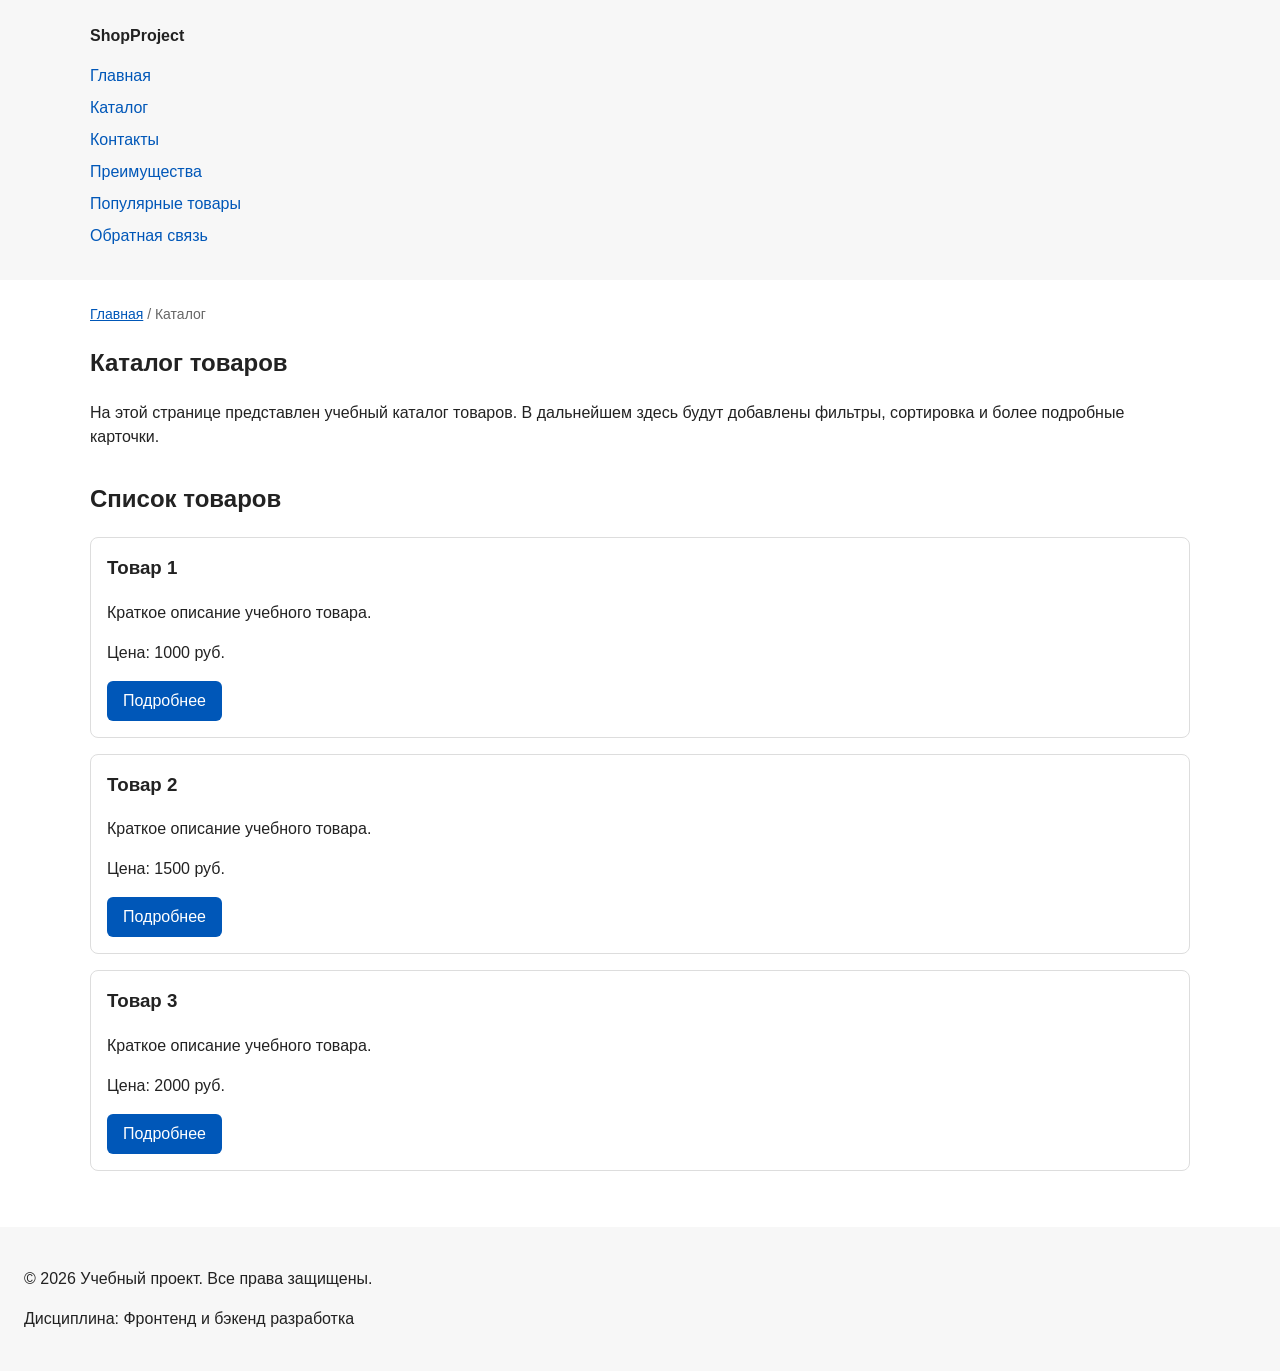
==== catalog.html @ fc45ef5b "feat: add multi-page structure navigation and anchors" ====
<!DOCTYPE html>
<html lang="ru">
<head>
    <meta charset="UTF-8">
    <meta name="viewport" content="width=device-width, initial-scale=1.0">
    <meta name="description" content="Каталог товаров учебного интернет-магазина.">
    <title>Каталог товаров – Учебный интернет-магазин</title>
    <link rel="stylesheet" href="css/style.css">
</head>
<body>
<header>
    <div class="site-header">
        <a class="site-logo" href="index.html">ShopProject</a>
        <nav class="site-nav" aria-label="Основная навигация">
            <ul class="site-nav__list">
                <li><a href="index.html">Главная</a></li>
                <li><a href="catalog.html">Каталог</a></li>
                <li><a href="contacts.html">Контакты</a></li>
                <li><a href="index.html#advantages">Преимущества</a></li>
                <li><a href="index.html#popular">Популярные товары</a></li>
                <li><a href="index.html#contacts">Обратная связь</a></li>
            </ul>
        </nav>
    </div>
</header>

<main>
    <nav class="breadcrumbs" aria-label="Хлебные крошки">
        <a href="index.html">Главная</a>
        <span>Каталог</span>
    </nav>

    <section class="section">
        <h1>Каталог товаров</h1>
        <p>
            На этой странице представлен учебный каталог товаров.
            В дальнейшем здесь будут добавлены фильтры, сортировка и более подробные карточки.
        </p>
    </section>

    <section class="section">
        <h2>Список товаров</h2>

        <article class="product-card">
            <h3>Товар 1</h3>
            <p>Краткое описание учебного товара.</p>
            <p>Цена: 1000 руб.</p>
            <a class="button" href="index.html#popular">Подробнее</a>
        </article>

        <article class="product-card">
            <h3>Товар 2</h3>
            <p>Краткое описание учебного товара.</p>
            <p>Цена: 1500 руб.</p>
            <a class="button" href="index.html#popular">Подробнее</a>
        </article>

        <article class="product-card">
            <h3>Товар 3</h3>
            <p>Краткое описание учебного товара.</p>
            <p>Цена: 2000 руб.</p>
            <a class="button" href="index.html#popular">Подробнее</a>
        </article>
    </section>
</main>

<footer>
    <p>&copy; 2026 Учебный проект. Все права защищены.</p>
    <p>Дисциплина: Фронтенд и бэкенд разработка</p>
</footer>
</body>
</html>
---- css/style.css ----
/* ===================================
   1. Переменные проекта
   =================================== */
:root {
    /* Основные цвета проекта */
    --color-bg: #ffffff;
    --color-text: #222222;
    --color-muted: #666666;
    --color-primary: #0057b8;
    --color-primary-dark: #003f86;
    --color-border: #dddddd;
    --color-surface: #f7f7f7;
    --color-surface-accent: #eef5ff;
    --color-danger: #b00020;
    --color-success: #168a2f;
    --color-success-bg: #eefaf0;
    --color-white: #ffffff;

    /* Отступы */
    --space-xs: 4px;
    --space-sm: 8px;
    --space-md: 16px;
    --space-lg: 24px;
    --space-xl: 32px;

    /* Скругления */
    --radius-sm: 6px;
    --radius-md: 8px;
    --radius-lg: 12px;

    /* Размеры */
    --container-width: 1100px;
}

/* ===================================
   2. Базовые стили
   =================================== */
* {
    box-sizing: border-box;
}

body {
    margin: 0;
    font-family: Arial, sans-serif;
    line-height: 1.5;
    color: var(--color-text);
    background-color: var(--color-bg);
}

header,
main,
footer {
    padding: var(--space-lg);
}

header {
    background-color: var(--color-surface);
}

footer {
    background-color: var(--color-surface);
}

/* ===================================
   3. Общие элементы интерфейса
   =================================== */
a {
    color: var(--color-primary);
}

a:hover {
    color: var(--color-primary-dark);
}

a:focus-visible {
    outline: 2px solid var(--color-primary);
    outline-offset: 3px;
}

.button {
    display: inline-block;
    padding: var(--space-sm) var(--space-md);
    color: var(--color-white);
    background-color: var(--color-primary);
    text-decoration: none;
    border: none;
    border-radius: var(--radius-sm);
    cursor: pointer;
}

.button:hover {
    color: var(--color-white);
    background-color: var(--color-primary-dark);
}

.button:focus-visible {
    outline: 2px solid var(--color-primary);
    outline-offset: 3px;
}

.button:disabled {
    opacity: 0.6;
    cursor: not-allowed;
}

/* ===================================
   4. Компоненты страницы
   =================================== */
.site-header {
    max-width: var(--container-width);
    margin: 0 auto;
}

.site-logo {
    font-weight: bold;
    text-decoration: none;
    color: var(--color-text);
}

.site-nav__list {
    padding: 0;
    margin: var(--space-md) 0 0;
    list-style: none;
}

.site-nav__list li {
    margin-bottom: var(--space-sm);
}

.site-nav__list a {
    color: var(--color-primary);
    text-decoration: none;
}

.site-nav__list a:hover {
    text-decoration: underline;
}

.hero {
    max-width: var(--container-width);
    margin: 0 auto var(--space-xl);
    padding: var(--space-xl) var(--space-lg);
    background-color: var(--color-surface-accent);
    border-radius: var(--radius-lg);
}

.section {
    max-width: var(--container-width);
    margin: 0 auto var(--space-xl);
}

.section h2 {
    margin-top: 0;
}

.product-card {
    margin-bottom: var(--space-md);
    padding: var(--space-md);
    border: 1px solid var(--color-border);
    border-radius: var(--radius-md);
    background-color: var(--color-bg);
}

.product-card:hover {
    border-color: var(--color-primary);
}

.product-card h3 {
    margin-top: 0;
}

.aside-info {
    max-width: var(--container-width);
    margin: 0 auto var(--space-xl);
    padding: var(--space-md);
    border-left: 4px solid var(--color-primary);
    background-color: var(--color-surface);
}

/* ===================================
   5. Форма и модальное окно
   =================================== */
.order-dialog {
    width: min(100% - 32px, 560px);
    padding: var(--space-lg);
    border: none;
    border-radius: var(--radius-lg);
}

.order-dialog::backdrop {
    background-color: rgba(0, 0, 0, 0.5);
}

.form-field {
    margin-bottom: var(--space-md);
}

.form-field label {
    display: block;
    margin-bottom: var(--space-xs);
}

.form-field input,
.form-field select,
.form-field textarea {
    width: 100%;
    padding: 10px 12px;
    border: 1px solid var(--color-border);
    border-radius: var(--radius-sm);
    font: inherit;
}

.form-field input[type="checkbox"] {
    width: auto;
}

.form-field small {
    display: block;
    margin-top: var(--space-xs);
    color: var(--color-muted);
}

.form-field input:hover,
.form-field select:hover,
.form-field textarea:hover {
    border-color: var(--color-primary);
}

.form-field input:focus-visible,
.form-field select:focus-visible,
.form-field textarea:focus-visible,
.form-actions button:focus-visible {
    outline: 2px solid var(--color-primary);
    outline-offset: 3px;
}

[aria-invalid="true"] {
    border-color: var(--color-danger);
}

.form-actions {
    display: flex;
    gap: var(--space-md);
    margin-top: var(--space-lg);
}

.success-message {
    max-width: var(--container-width);
    margin: var(--space-lg) auto;
    padding: var(--space-md);
    border-left: 4px solid var(--color-success);
    background-color: var(--color-success-bg);
}

/* Хлебные крошки */
.breadcrumbs {
    max-width: var(--container-width);
    margin: 0 auto var(--space-md);
    font-size: 14px;
    color: var(--color-muted);
}

.breadcrumbs a {
    color: var(--color-primary);
}

.breadcrumbs span::before {
    content: " / ";
    color: var(--color-muted);
}

/* Плавная прокрутка к якорям */
html {
    scroll-behavior: smooth;
}

/* Подсветка цели якоря */
:target {
    outline: 2px dashed var(--color-primary);
    outline-offset: 4px;
}
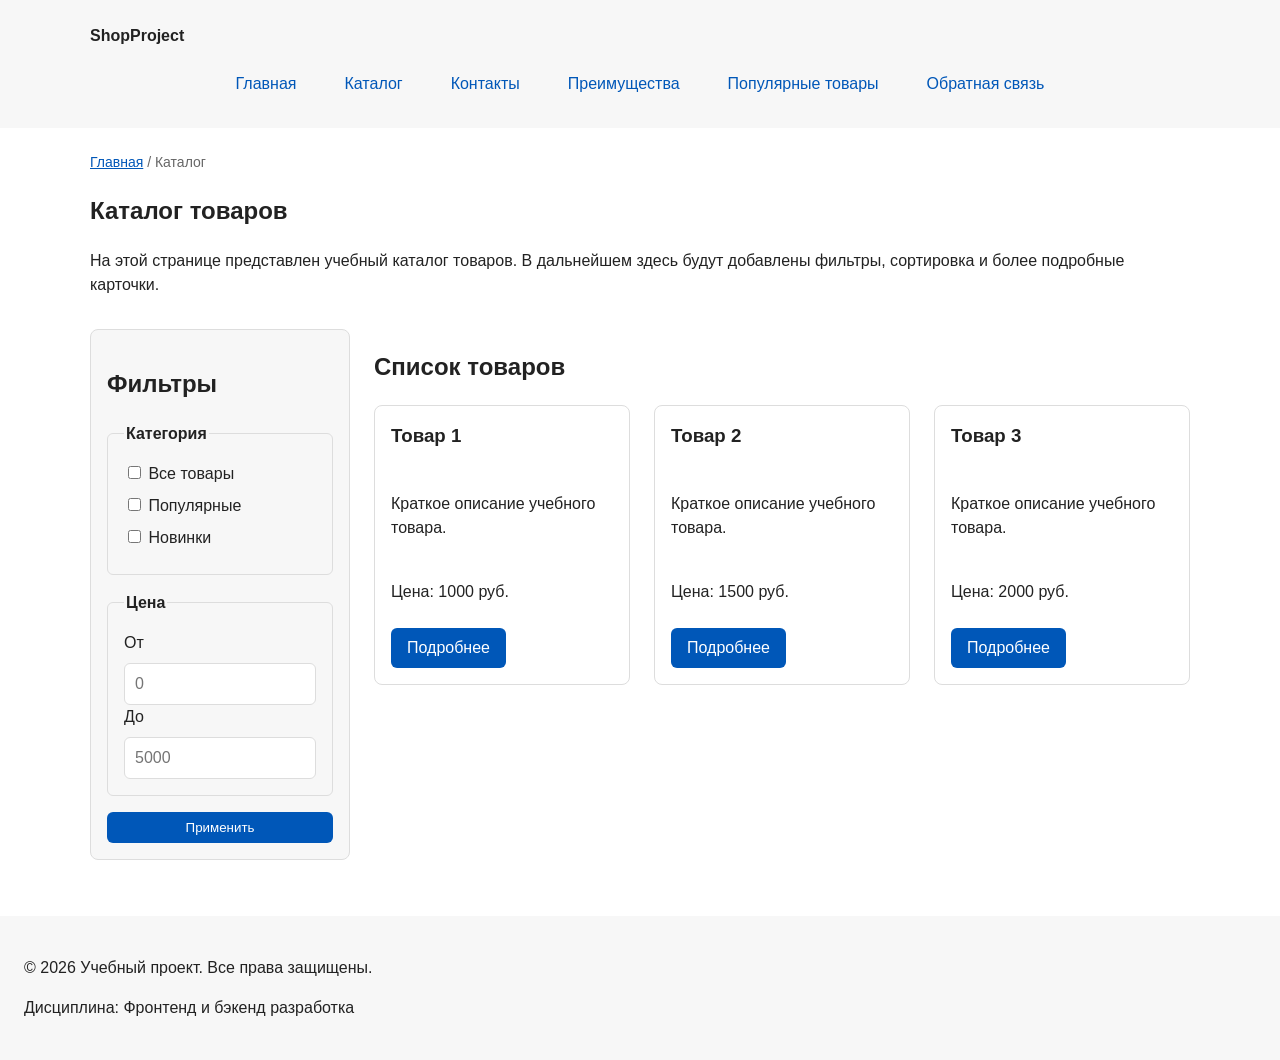
==== commit be74c8f4: "feat: add flex navigation and grid catalog layout" ====
--- a/catalog.html
+++ b/catalog.html
@@ -38,29 +38,70 @@
         </p>
     </section>
 
-    <section class="section">
-        <h2>Список товаров</h2>
+    <section class="catalog-layout">
+        <aside class="catalog-filters">
+            <h2>Фильтры</h2>
 
-        <article class="product-card">
-            <h3>Товар 1</h3>
-            <p>Краткое описание учебного товара.</p>
-            <p>Цена: 1000 руб.</p>
-            <a class="button" href="index.html#popular">Подробнее</a>
-        </article>
+            <form class="filters-form" action="#" method="get">
+                <fieldset>
+                    <legend>Категория</legend>
 
-        <article class="product-card">
-            <h3>Товар 2</h3>
-            <p>Краткое описание учебного товара.</p>
-            <p>Цена: 1500 руб.</p>
-            <a class="button" href="index.html#popular">Подробнее</a>
-        </article>
+                    <label>
+                        <input type="checkbox" name="category" value="all">
+                        Все товары
+                    </label>
 
-        <article class="product-card">
-            <h3>Товар 3</h3>
-            <p>Краткое описание учебного товара.</p>
-            <p>Цена: 2000 руб.</p>
-            <a class="button" href="index.html#popular">Подробнее</a>
-        </article>
+                    <label>
+                        <input type="checkbox" name="category" value="popular">
+                        Популярные
+                    </label>
+
+                    <label>
+                        <input type="checkbox" name="category" value="new">
+                        Новинки
+                    </label>
+                </fieldset>
+
+                <fieldset>
+                    <legend>Цена</legend>
+
+                    <label for="price-from">От</label>
+                    <input id="price-from" name="price-from" type="number" min="0" placeholder="0">
+
+                    <label for="price-to">До</label>
+                    <input id="price-to" name="price-to" type="number" min="0" placeholder="5000">
+                </fieldset>
+
+                <button class="button" type="submit">Применить</button>
+            </form>
+        </aside>
+
+        <section class="catalog-products">
+            <h2>Список товаров</h2>
+
+            <div class="products-grid">
+                <article class="product-card">
+                    <h3>Товар 1</h3>
+                    <p>Краткое описание учебного товара.</p>
+                    <p>Цена: 1000 руб.</p>
+                    <a class="button" href="index.html#popular">Подробнее</a>
+                </article>
+
+                <article class="product-card">
+                    <h3>Товар 2</h3>
+                    <p>Краткое описание учебного товара.</p>
+                    <p>Цена: 1500 руб.</p>
+                    <a class="button" href="index.html#popular">Подробнее</a>
+                </article>
+
+                <article class="product-card">
+                    <h3>Товар 3</h3>
+                    <p>Краткое описание учебного товара.</p>
+                    <p>Цена: 2000 руб.</p>
+                    <a class="button" href="index.html#popular">Подробнее</a>
+                </article>
+            </div>
+        </section>
     </section>
 </main>
 
--- a/css/style.css
+++ b/css/style.css
@@ -118,22 +118,26 @@
 }
 
 .site-nav__list {
+    display: flex;
+    flex-wrap: wrap;
+    justify-content: center;
+    align-items: center;
+    gap: var(--space-md);
     padding: 0;
     margin: var(--space-md) 0 0;
     list-style: none;
 }
 
-.site-nav__list li {
-    margin-bottom: var(--space-sm);
-}
-
 .site-nav__list a {
+    display: inline-block;
+    padding: var(--space-sm) var(--space-md);
     color: var(--color-primary);
     text-decoration: none;
-}
-
+    border-radius: var(--radius-sm);
+}
 .site-nav__list a:hover {
-    text-decoration: underline;
+    color: var(--color-white);
+    background-color: var(--color-primary);
 }
 
 .hero {
@@ -154,11 +158,18 @@
 }
 
 .product-card {
-    margin-bottom: var(--space-md);
+    display: flex;
+    flex-direction: column;
+    gap: var(--space-sm);
+    margin-bottom: 0;
     padding: var(--space-md);
     border: 1px solid var(--color-border);
     border-radius: var(--radius-md);
     background-color: var(--color-bg);
+}
+.product-card .button {
+    margin-top: auto;
+    align-self: flex-start;
 }
 
 .product-card:hover {
@@ -278,4 +289,64 @@
 :target {
     outline: 2px dashed var(--color-primary);
     outline-offset: 4px;
+}
+
+.products-grid {
+    display: grid;
+    grid-template-columns: repeat(3, 1fr);
+    gap: var(--space-lg);
+}
+
+
+/* ===================================
+   6. Каталог: фильтры + товары
+   =================================== */
+.catalog-layout {
+    max-width: var(--container-width);
+    margin: 0 auto var(--space-xl);
+    display: grid;
+    grid-template-columns: 260px 1fr;
+    grid-template-areas: "filters products";
+    gap: var(--space-lg);
+}
+
+.catalog-filters {
+    grid-area: filters;
+    padding: var(--space-md);
+    border: 1px solid var(--color-border);
+    border-radius: var(--radius-md);
+    background-color: var(--color-surface);
+}
+
+.catalog-products {
+    grid-area: products;
+}
+
+.filters-form {
+    display: grid;
+    gap: var(--space-md);
+}
+
+.filters-form fieldset {
+    margin: 0;
+    padding: var(--space-md);
+    border: 1px solid var(--color-border);
+    border-radius: var(--radius-sm);
+}
+
+.filters-form legend {
+    font-weight: 700;
+}
+
+.filters-form label {
+    display: block;
+    margin-bottom: var(--space-sm);
+}
+
+.filters-form input[type="number"] {
+    width: 100%;
+    padding: 8px 10px;
+    border: 1px solid var(--color-border);
+    border-radius: var(--radius-sm);
+    font: inherit;
 }
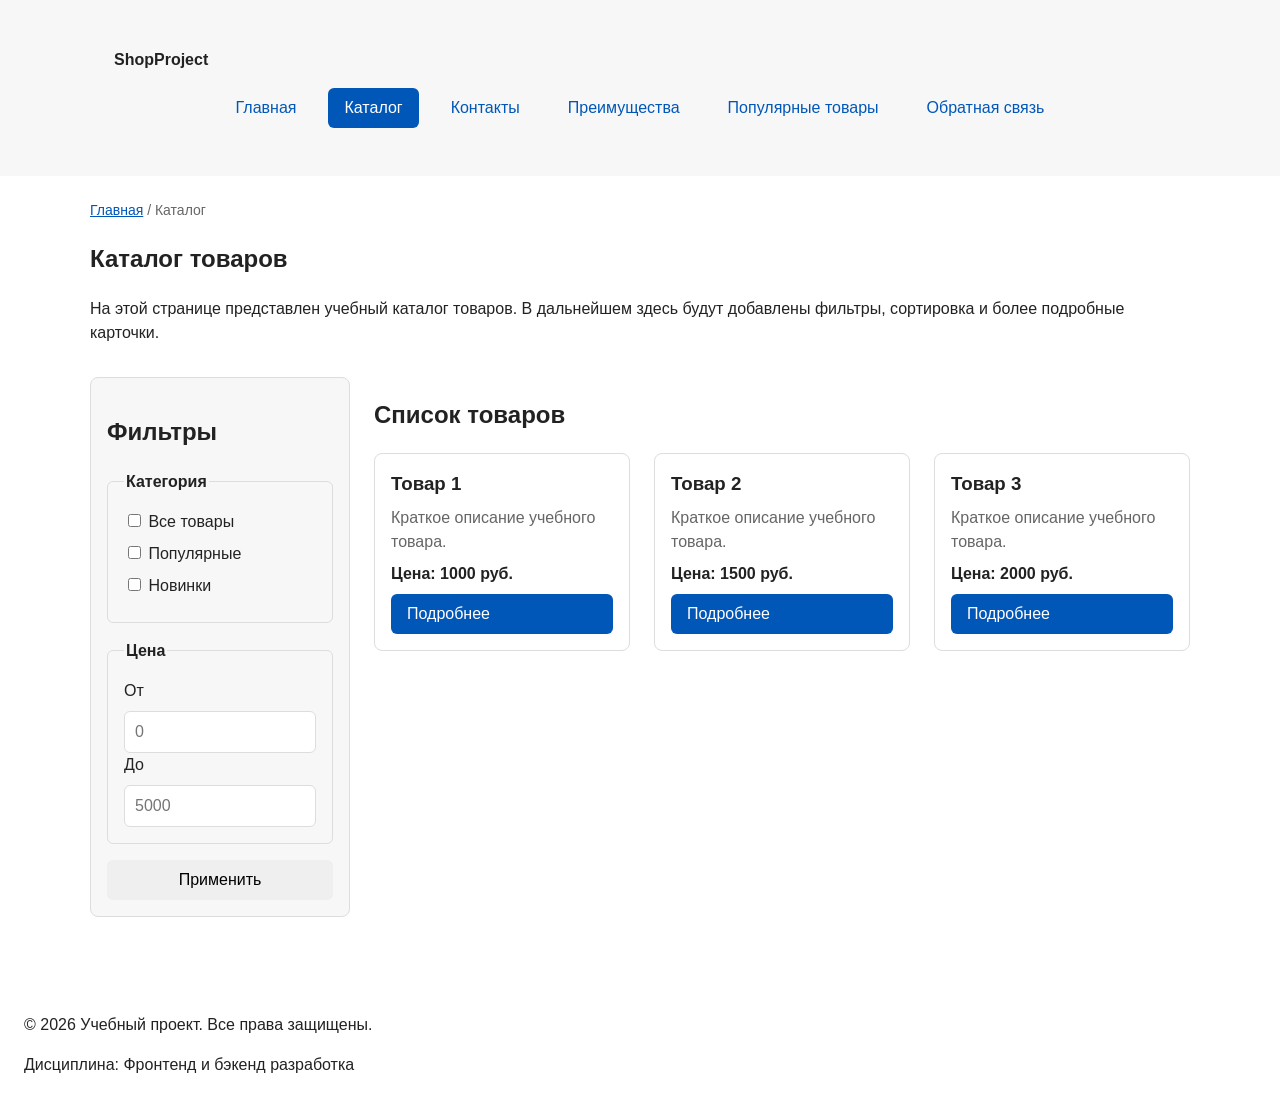
==== commit b00d93f7: "refactor: apply BEM naming to CSS classes" ====
--- a/catalog.html
+++ b/catalog.html
@@ -8,28 +8,38 @@
     <link rel="stylesheet" href="css/style.css">
 </head>
 <body>
-<header>
-    <div class="site-header">
-        <a class="site-logo" href="index.html">ShopProject</a>
+<header class="site-header">
+    <div class="site-header__inner">
+        <a class="site-header__logo" href="index.html">ShopProject</a>
         <nav class="site-nav" aria-label="Основная навигация">
             <ul class="site-nav__list">
-                <li><a href="index.html">Главная</a></li>
-                <li><a href="catalog.html">Каталог</a></li>
-                <li><a href="contacts.html">Контакты</a></li>
-                <li><a href="index.html#advantages">Преимущества</a></li>
-                <li><a href="index.html#popular">Популярные товары</a></li>
-                <li><a href="index.html#contacts">Обратная связь</a></li>
+                <li class="site-nav__item">
+                    <a class="site-nav__link" href="index.html">Главная</a>
+                </li>
+                <li class="site-nav__item">
+                    <a class="site-nav__link site-nav__link--active" href="catalog.html">Каталог</a>
+                </li>
+                <li class="site-nav__item">
+                    <a class="site-nav__link" href="contacts.html">Контакты</a>
+                </li>
+                <li class="site-nav__item">
+                    <a class="site-nav__link" href="index.html#advantages">Преимущества</a>
+                </li>
+                <li class="site-nav__item">
+                    <a class="site-nav__link" href="index.html#popular">Популярные товары</a>
+                </li>
+                <li class="site-nav__item">
+                    <a class="site-nav__link" href="index.html#contacts">Обратная связь</a>
+                </li>
             </ul>
         </nav>
     </div>
 </header>
-
 <main>
     <nav class="breadcrumbs" aria-label="Хлебные крошки">
-        <a href="index.html">Главная</a>
-        <span>Каталог</span>
+        <a class="breadcrumbs__link" href="index.html">Главная</a>
+        <span class="breadcrumbs__current">Каталог</span>
     </nav>
-
     <section class="section">
         <h1>Каталог товаров</h1>
         <p>
@@ -81,24 +91,24 @@
 
             <div class="products-grid">
                 <article class="product-card">
-                    <h3>Товар 1</h3>
-                    <p>Краткое описание учебного товара.</p>
-                    <p>Цена: 1000 руб.</p>
-                    <a class="button" href="index.html#popular">Подробнее</a>
+                    <h3 class="product-card__title">Товар 1</h3>
+                    <p class="product-card__description">Краткое описание учебного товара.</p>
+                    <p class="product-card__price">Цена: 1000 руб.</p>
+                    <a class="button button--primary" href="index.html#popular">Подробнее</a>
                 </article>
 
                 <article class="product-card">
-                    <h3>Товар 2</h3>
-                    <p>Краткое описание учебного товара.</p>
-                    <p>Цена: 1500 руб.</p>
-                    <a class="button" href="index.html#popular">Подробнее</a>
+                    <h3 class="product-card__title">Товар 2</h3>
+                    <p class="product-card__description">Краткое описание учебного товара.</p>
+                    <p class="product-card__price">Цена: 1500 руб.</p>
+                    <a class="button button--primary" href="index.html#popular">Подробнее</a>
                 </article>
 
                 <article class="product-card">
-                    <h3>Товар 3</h3>
-                    <p>Краткое описание учебного товара.</p>
-                    <p>Цена: 2000 руб.</p>
-                    <a class="button" href="index.html#popular">Подробнее</a>
+                    <h3 class="product-card__title">Товар 3</h3>
+                    <p class="product-card__description">Краткое описание учебного товара.</p>
+                    <p class="product-card__price">Цена: 2000 руб.</p>
+                    <a class="button button--primary" href="index.html#popular">Подробнее</a>
                 </article>
             </div>
         </section>
--- a/css/style.css
+++ b/css/style.css
@@ -53,13 +53,6 @@
     padding: var(--space-lg);
 }
 
-header {
-    background-color: var(--color-surface);
-}
-
-footer {
-    background-color: var(--color-surface);
-}
 
 /* ===================================
    3. Общие элементы интерфейса
@@ -80,25 +73,40 @@
 .button {
     display: inline-block;
     padding: var(--space-sm) var(--space-md);
+    border: none;
+    border-radius: var(--radius-sm);
+    font: inherit;
+    text-decoration: none;
+    cursor: pointer;
+}
+
+.button--primary {
     color: var(--color-white);
     background-color: var(--color-primary);
-    text-decoration: none;
-    border: none;
-    border-radius: var(--radius-sm);
-    cursor: pointer;
-}
-
-.button:hover {
+}
+
+.button--primary:hover {
     color: var(--color-white);
     background-color: var(--color-primary-dark);
 }
 
+.button--secondary {
+    color: var(--color-primary);
+    background-color: transparent;
+    border: 1px solid var(--color-primary);
+}
+
+.button--secondary:hover {
+    color: var(--color-white);
+    background-color: var(--color-primary);
+}
 .button:focus-visible {
     outline: 2px solid var(--color-primary);
     outline-offset: 3px;
 }
 
-.button:disabled {
+.button:disabled,
+.button--disabled {
     opacity: 0.6;
     cursor: not-allowed;
 }
@@ -107,16 +115,20 @@
    4. Компоненты страницы
    =================================== */
 .site-header {
+    background-color: var(--color-surface);
+}
+
+.site-header__inner {
     max-width: var(--container-width);
     margin: 0 auto;
-}
-
-.site-logo {
-    font-weight: bold;
+    padding: var(--space-lg);
+}
+
+.site-header__logo {
+    font-weight: 700;
+    color: var(--color-text);
     text-decoration: none;
-    color: var(--color-text);
-}
-
+}
 .site-nav__list {
     display: flex;
     flex-wrap: wrap;
@@ -128,14 +140,25 @@
     list-style: none;
 }
 
-.site-nav__list a {
+.site-nav__link {
     display: inline-block;
     padding: var(--space-sm) var(--space-md);
     color: var(--color-primary);
     text-decoration: none;
     border-radius: var(--radius-sm);
 }
-.site-nav__list a:hover {
+
+.site-nav__link:hover {
+    color: var(--color-white);
+    background-color: var(--color-primary);
+}
+
+.site-nav__link:focus-visible {
+    outline: 2px solid var(--color-primary);
+    outline-offset: 3px;
+}
+
+.site-nav__link--active {
     color: var(--color-white);
     background-color: var(--color-primary);
 }
@@ -167,17 +190,24 @@
     border-radius: var(--radius-md);
     background-color: var(--color-bg);
 }
-.product-card .button {
+.product-card__button {
     margin-top: auto;
     align-self: flex-start;
 }
 
-.product-card:hover {
-    border-color: var(--color-primary);
-}
-
-.product-card h3 {
-    margin-top: 0;
+.product-card__title {
+    margin: 0;
+    color: var(--color-text);
+}
+
+.product-card__description {
+    margin: 0;
+    color: var(--color-muted);
+}
+
+.product-card__price {
+    margin: 0;
+    font-weight: 700;
 }
 
 .aside-info {
@@ -191,6 +221,10 @@
 /* ===================================
    5. Форма и модальное окно
    =================================== */
+.order-dialog__title {
+    margin-top: 0;
+}
+
 .order-dialog {
     width: min(100% - 32px, 560px);
     padding: var(--space-lg);
@@ -202,18 +236,18 @@
     background-color: rgba(0, 0, 0, 0.5);
 }
 
-.form-field {
+.order-form__field {
     margin-bottom: var(--space-md);
 }
 
-.form-field label {
+.order-form__label {
     display: block;
     margin-bottom: var(--space-xs);
 }
 
-.form-field input,
-.form-field select,
-.form-field textarea {
+.order-form__input,
+.order-form__select,
+.order-form__textarea {
     width: 100%;
     padding: 10px 12px;
     border: 1px solid var(--color-border);
@@ -221,40 +255,35 @@
     font: inherit;
 }
 
-.form-field input[type="checkbox"] {
+.order-form__input[type="checkbox"] {
     width: auto;
 }
 
-.form-field small {
-    display: block;
-    margin-top: var(--space-xs);
-    color: var(--color-muted);
-}
-
-.form-field input:hover,
-.form-field select:hover,
-.form-field textarea:hover {
+.order-form__input:hover,
+.order-form__select:hover,
+.order-form__textarea:hover {
     border-color: var(--color-primary);
 }
 
-.form-field input:focus-visible,
-.form-field select:focus-visible,
-.form-field textarea:focus-visible,
-.form-actions button:focus-visible {
+.order-form__input:focus-visible,
+.order-form__select:focus-visible,
+.order-form__textarea:focus-visible,
+.order-form__actions button:focus-visible {
     outline: 2px solid var(--color-primary);
     outline-offset: 3px;
 }
 
-[aria-invalid="true"] {
-    border-color: var(--color-danger);
-}
-
-.form-actions {
+.order-form__actions {
     display: flex;
     gap: var(--space-md);
     margin-top: var(--space-lg);
 }
 
+[aria-invalid="true"] {
+    border-color: var(--color-danger);
+}
+
+
 .success-message {
     max-width: var(--container-width);
     margin: var(--space-lg) auto;
@@ -271,11 +300,11 @@
     color: var(--color-muted);
 }
 
-.breadcrumbs a {
+.breadcrumbs__link {
     color: var(--color-primary);
 }
 
-.breadcrumbs span::before {
+.breadcrumbs__current::before {
     content: " / ";
     color: var(--color-muted);
 }
@@ -349,4 +378,8 @@
     border: 1px solid var(--color-border);
     border-radius: var(--radius-sm);
     font: inherit;
+}
+
+.site-footer {
+    background-color: var(--color-surface);
 }
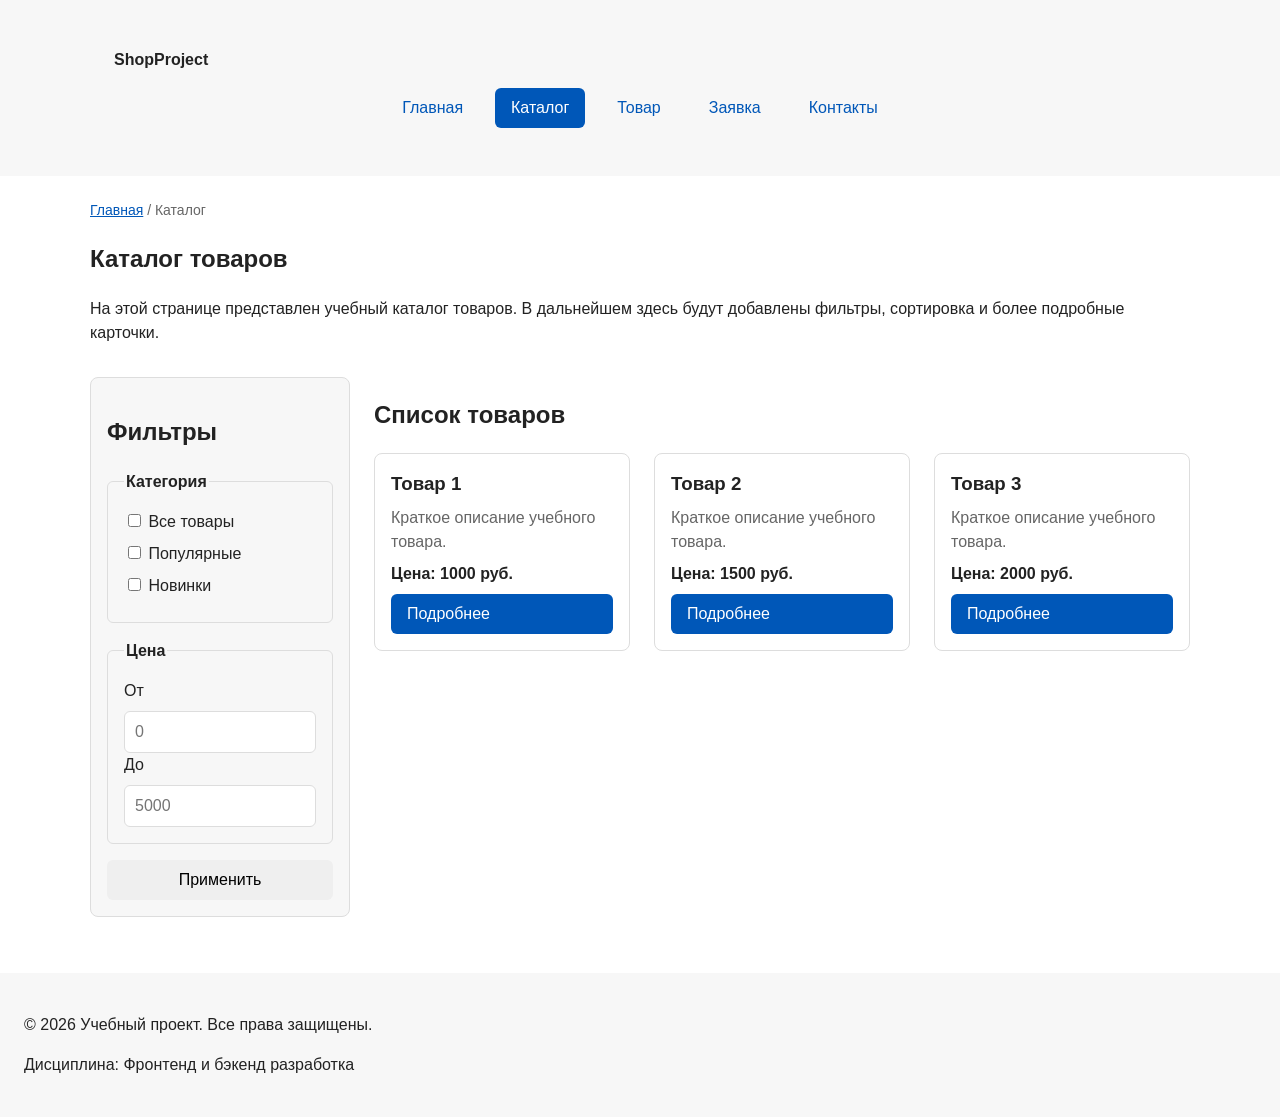
==== commit d57df65c: "feat: prepare project for KR1 submission with product and order pages" ====
--- a/catalog.html
+++ b/catalog.html
@@ -13,24 +13,11 @@
         <a class="site-header__logo" href="index.html">ShopProject</a>
         <nav class="site-nav" aria-label="Основная навигация">
             <ul class="site-nav__list">
-                <li class="site-nav__item">
-                    <a class="site-nav__link" href="index.html">Главная</a>
-                </li>
-                <li class="site-nav__item">
-                    <a class="site-nav__link site-nav__link--active" href="catalog.html">Каталог</a>
-                </li>
-                <li class="site-nav__item">
-                    <a class="site-nav__link" href="contacts.html">Контакты</a>
-                </li>
-                <li class="site-nav__item">
-                    <a class="site-nav__link" href="index.html#advantages">Преимущества</a>
-                </li>
-                <li class="site-nav__item">
-                    <a class="site-nav__link" href="index.html#popular">Популярные товары</a>
-                </li>
-                <li class="site-nav__item">
-                    <a class="site-nav__link" href="index.html#contacts">Обратная связь</a>
-                </li>
+                <li class="site-nav__item"><a class="site-nav__link" href="index.html">Главная</a></li>
+                <li class="site-nav__item"><a class="site-nav__link site-nav__link--active" href="catalog.html">Каталог</a></li>
+                <li class="site-nav__item"><a class="site-nav__link" href="product.html">Товар</a></li>
+                <li class="site-nav__item"><a class="site-nav__link" href="order.html">Заявка</a></li>
+                <li class="site-nav__item"><a class="site-nav__link" href="contacts.html">Контакты</a></li>
             </ul>
         </nav>
     </div>
@@ -94,28 +81,28 @@
                     <h3 class="product-card__title">Товар 1</h3>
                     <p class="product-card__description">Краткое описание учебного товара.</p>
                     <p class="product-card__price">Цена: 1000 руб.</p>
-                    <a class="button button--primary" href="index.html#popular">Подробнее</a>
+                    <a class="button button--primary" href="product.html">Подробнее</a>
                 </article>
 
                 <article class="product-card">
                     <h3 class="product-card__title">Товар 2</h3>
                     <p class="product-card__description">Краткое описание учебного товара.</p>
                     <p class="product-card__price">Цена: 1500 руб.</p>
-                    <a class="button button--primary" href="index.html#popular">Подробнее</a>
+                    <a class="button button--primary" href="product.html">Подробнее</a>
                 </article>
 
                 <article class="product-card">
                     <h3 class="product-card__title">Товар 3</h3>
                     <p class="product-card__description">Краткое описание учебного товара.</p>
                     <p class="product-card__price">Цена: 2000 руб.</p>
-                    <a class="button button--primary" href="index.html#popular">Подробнее</a>
+                    <a class="button button--primary" href="product.html">Подробнее</a>
                 </article>
             </div>
         </section>
     </section>
 </main>
 
-<footer>
+<footer class="site-footer" id="contacts">
     <p>&copy; 2026 Учебный проект. Все права защищены.</p>
     <p>Дисциплина: Фронтенд и бэкенд разработка</p>
 </footer>
--- a/css/style.css
+++ b/css/style.css
@@ -382,4 +382,161 @@
 
 .site-footer {
     background-color: var(--color-surface);
+}
+
+/* ===================================
+   7. Позиционирование и дополнительные блоки
+   =================================== */
+
+/* Бейдж на карточке (position: absolute относительно карточки) */
+.product-card {
+    position: relative;
+}
+
+.product-card__badge {
+    position: absolute;
+    top: var(--space-sm);
+    right: var(--space-sm);
+    padding: 4px 8px;
+    color: var(--color-white);
+    background-color: var(--color-danger);
+    border-radius: var(--radius-sm);
+    font-size: 12px;
+    font-weight: 700;
+    z-index: 2;
+}
+
+/* Sticky-шапка */
+.site-header {
+    position: sticky;
+    top: 0;
+    z-index: 100;
+}
+
+/* Страница товара — двухколоночный блок */
+.product-detail {
+    display: grid;
+    grid-template-columns: 1fr 1fr;
+    gap: var(--space-xl);
+    margin-bottom: var(--space-xl);
+    position: relative;
+}
+
+.product-detail__image {
+    display: flex;
+    align-items: center;
+    justify-content: center;
+    padding: var(--space-lg);
+    background-color: var(--color-surface);
+    border-radius: var(--radius-md);
+    min-height: 200px;
+    color: var(--color-muted);
+}
+
+.product-detail__info {
+    position: relative;
+    display: flex;
+    flex-direction: column;
+    gap: var(--space-md);
+}
+
+.product-detail__badge {
+    align-self: flex-start;
+    padding: 4px 10px;
+    color: var(--color-white);
+    background-color: var(--color-danger);
+    border-radius: var(--radius-sm);
+    font-size: 12px;
+    font-weight: 700;
+}
+
+.product-detail__price {
+    margin: 0;
+    font-size: 24px;
+    font-weight: 700;
+    color: var(--color-primary);
+}
+
+.product-detail__description {
+    margin: 0;
+    color: var(--color-muted);
+}
+
+/* Таблица характеристик */
+.product-table {
+    width: 100%;
+    border-collapse: collapse;
+    margin-top: var(--space-md);
+}
+
+.product-table caption {
+    text-align: left;
+    font-weight: 700;
+    margin-bottom: var(--space-sm);
+    color: var(--color-text);
+}
+
+.product-table th,
+.product-table td {
+    padding: var(--space-sm) var(--space-md);
+    border: 1px solid var(--color-border);
+    text-align: left;
+}
+
+.product-table th {
+    background-color: var(--color-surface);
+    font-weight: 700;
+}
+
+.product-table tbody tr:nth-child(even) {
+    background-color: #fafafa;
+}
+
+/* Отзывы */
+.reviews {
+    display: grid;
+    grid-template-columns: repeat(auto-fit, minmax(260px, 1fr));
+    gap: var(--space-lg);
+}
+
+.review-card {
+    padding: var(--space-md);
+    border: 1px solid var(--color-border);
+    border-radius: var(--radius-md);
+    background-color: var(--color-bg);
+}
+
+.review-card__title {
+    margin: 0 0 var(--space-sm);
+    font-size: 16px;
+}
+
+.review-card__text {
+    margin: 0;
+    color: var(--color-muted);
+}
+
+/* Кнопка «Наверх» (position: fixed) */
+.scroll-top {
+    position: fixed;
+    bottom: var(--space-lg);
+    right: var(--space-lg);
+    display: flex;
+    align-items: center;
+    justify-content: center;
+    width: 48px;
+    height: 48px;
+    border-radius: 50%;
+    background-color: var(--color-primary);
+    color: var(--color-white);
+    text-decoration: none;
+    font-size: 24px;
+    font-weight: 700;
+    box-shadow: 0 4px 12px rgba(0, 0, 0, 0.2);
+    z-index: 50;
+}
+
+.scroll-top:hover {
+    background-color: var(--color-primary-dark);
+    color: var(--color-white);
 }
